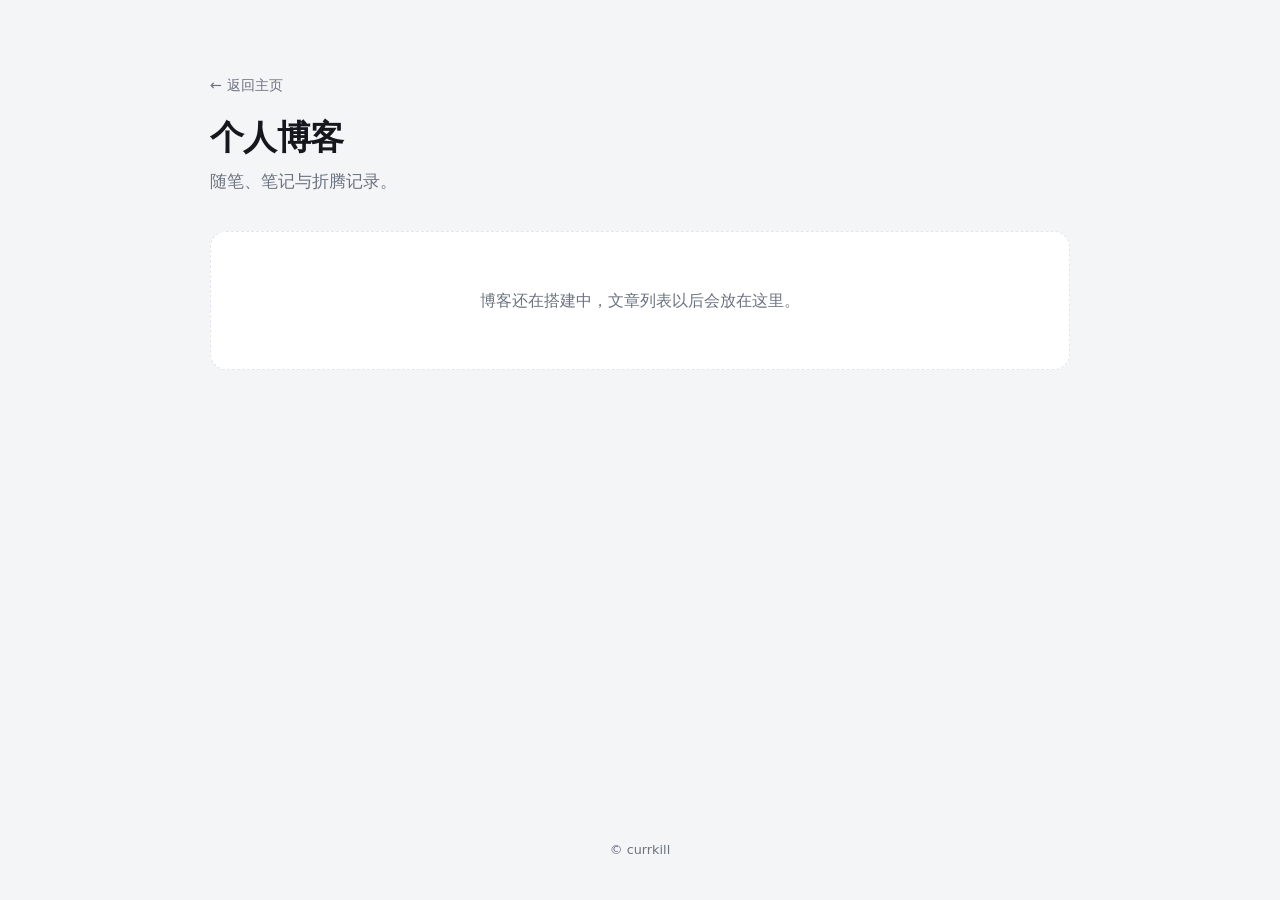
==== blogs/index.html @ 48487573 "init" ====
<!DOCTYPE html>
<html lang="zh-CN">
<head>
  <meta charset="UTF-8">
  <meta name="viewport" content="width=device-width, initial-scale=1">
  <title>个人博客 · currkill</title>
  <meta name="description" content="currkill 的个人博客。">
  <link rel="stylesheet" href="../style.css">
</head>
<body>

<main class="page">

  <nav class="crumbs">
    <a href="../index.html">← 返回主页</a>
  </nav>

  <header class="hero hero--sub">
    <h1 class="hero__name">个人博客</h1>
    <p class="hero__tagline">随笔、笔记与折腾记录。</p>
  </header>

  <!--
    这里目前只是占位。
    以后要发布文章，可以有两种做法：
      1. 每篇文章一个文件夹，例如 blogs/2025-01-01-hello/index.html，
         再在下面把文章列表一条条写出来（和 projects 页一样的写法）。
      2. 想用现成的博客框架（如 Hexo、Jekyll），告诉我，我帮你接。
  -->
  <div class="placeholder">
    <p>博客还在搭建中，文章列表以后会放在这里。</p>
  </div>

</main>

<footer class="footer">
  <p>© currkill</p>
</footer>

</body>
</html>
---- style.css ----
/* ===========================================================
   currkill 个人主页样式
   -----------------------------------------------------------
   主页（index.html）、博客（blogs/）、项目（projects/）共用本文件。
   Createure 期刊是独立子项目，用它自己的 createure/style.css，
   与本文件互不影响。
   =========================================================== */

:root {
  /* —— 配色 —— */
  --bg:          #f4f5f7;
  --surface:     #ffffff;
  --text:        #14171c;
  --muted:       #6b7280;
  --border:      #e3e6ea;
  --accent:      #2f6fed;
  --accent-soft: rgba(47, 111, 237, 0.09);

  /* —— 背景图开关：现在是空的 ——
     以后想加背景图，只需把下面一行改成：
     --bg-image: url("assets/bg.jpg");          */
  --bg-image: none;

  --radius:    16px;
  --shadow-sm: 0 1px 2px rgba(16, 24, 40, 0.04), 0 1px 3px rgba(16, 24, 40, 0.06);
  --shadow-lg: 0 12px 28px rgba(16, 24, 40, 0.10), 0 2px 6px rgba(16, 24, 40, 0.05);
}

/* 跟随系统深色模式 */
@media (prefers-color-scheme: dark) {
  :root {
    --bg:          #0f1115;
    --surface:     #171a21;
    --text:        #e8eaed;
    --muted:       #9aa1ac;
    --border:      #272c35;
    --accent:      #6f9bff;
    --accent-soft: rgba(111, 155, 255, 0.12);
    --shadow-sm:   0 1px 2px rgba(0, 0, 0, 0.40);
    --shadow-lg:   0 12px 28px rgba(0, 0, 0, 0.50);
  }
}

/* ---------- 基础 ---------- */

* { box-sizing: border-box; }

html { -webkit-text-size-adjust: 100%; }

body {
  margin: 0;
  min-height: 100vh;
  display: flex;
  flex-direction: column;
  align-items: center;

  padding: clamp(36px, 8vh, 96px) 24px 40px;

  background-color: var(--bg);
  background-image: var(--bg-image);
  background-size: cover;
  background-position: center;
  background-repeat: no-repeat;
  background-attachment: fixed;

  color: var(--text);
  font-family: system-ui, -apple-system, "Segoe UI", "Microsoft YaHei",
               "PingFang SC", "Hiragino Sans GB", sans-serif;
  font-size: 16px;
  line-height: 1.6;
}

.page {
  width: 100%;
  max-width: 860px;
  flex: 1 0 auto;
}

/* ---------- 页头 ---------- */

.hero {
  margin-bottom: clamp(32px, 6vh, 56px);
  text-align: center;
}

.hero__name {
  margin: 0;
  font-size: clamp(2rem, 6vw, 2.75rem);
  font-weight: 700;
  letter-spacing: -0.02em;
  line-height: 1.2;
}

.hero__tagline {
  margin: 10px 0 0;
  color: var(--muted);
  font-size: clamp(0.95rem, 2.2vw, 1.05rem);
}

/* 子页面（博客 / 项目）的页头：左对齐、字号收小 */
.hero--sub {
  margin-bottom: clamp(24px, 4vh, 36px);
  text-align: left;
}

.hero--sub .hero__name { font-size: clamp(1.6rem, 4.5vw, 2.1rem); }

/* 返回主页 */
.crumbs { margin-bottom: 20px; }

.crumbs a {
  color: var(--muted);
  text-decoration: none;
  font-size: 0.9rem;
  transition: color 0.18s ease;
}

.crumbs a:hover { color: var(--accent); }

/* ---------- 三个入口按钮 ---------- */

.entries {
  display: grid;
  grid-template-columns: repeat(3, minmax(0, 1fr));
  gap: 16px;
}

.entry {
  display: flex;
  flex-direction: column;
  align-items: center;
  gap: 10px;

  padding: 26px 18px;
  text-align: center;
  text-decoration: none;
  color: inherit;

  background: var(--surface);
  border: 1px solid var(--border);
  border-radius: var(--radius);
  box-shadow: var(--shadow-sm);

  transition: transform 0.18s ease, box-shadow 0.18s ease, border-color 0.18s ease;
}

.entry:hover,
.entry:focus-visible {
  transform: translateY(-3px);
  border-color: var(--accent);
  box-shadow: var(--shadow-lg);
}

.entry:focus-visible,
.contact:focus-visible,
.project:focus-visible {
  outline: 2px solid var(--accent);
  outline-offset: 3px;
}

.entry__icon {
  display: grid;
  place-items: center;
  width: 46px;
  height: 46px;
  border-radius: 50%;
  background: var(--accent-soft);
  color: var(--accent);
}

.entry__icon svg { width: 22px; height: 22px; display: block; }

.entry__text {
  display: flex;
  flex-direction: column;
  align-items: center;
  gap: 4px;
}

.entry__title {
  font-size: 1.05rem;
  font-weight: 600;
}

.entry__desc {
  color: var(--muted);
  font-size: 0.82rem;
  line-height: 1.5;
}

/* ---------- 联系方式 ---------- */

.contacts { margin-top: clamp(44px, 8vh, 76px); }

.contacts__title {
  margin: 0 0 18px;
  text-align: center;
  color: var(--muted);
  font-size: 0.76rem;
  font-weight: 600;
  letter-spacing: 0.16em;
  text-transform: uppercase;
}

.contacts__list {
  display: flex;
  flex-wrap: wrap;
  justify-content: center;
  gap: 12px;

  margin: 0;
  padding: 0;
  list-style: none;
}

.contact {
  display: inline-flex;
  align-items: center;
  gap: 10px;

  padding: 10px 18px;
  text-decoration: none;
  color: var(--text);

  background: var(--surface);
  border: 1px solid var(--border);
  border-radius: 999px;
  box-shadow: var(--shadow-sm);

  transition: transform 0.18s ease, border-color 0.18s ease, box-shadow 0.18s ease;
}

a.contact:hover {
  transform: translateY(-2px);
  border-color: var(--accent);
  box-shadow: var(--shadow-lg);
}

.contact__icon {
  display: grid;
  place-items: center;
  color: var(--accent);
}

.contact__icon svg { width: 18px; height: 18px; display: block; }

.contact__label { font-weight: 600; font-size: 0.9rem; }

.contact__value {
  color: var(--muted);
  font-size: 0.85rem;
}

/* 还没填的联系方式：虚线框 + 待填写，方便一眼找到 */
.contact--todo {
  border-style: dashed;
  box-shadow: none;
  cursor: default;
}

.contact--todo .contact__icon { color: var(--muted); }

.contact--todo .contact__value {
  color: var(--accent);
  font-weight: 600;
}

/* 占位卡片（博客等还没内容的页面） */
.placeholder {
  padding: 40px 24px;
  text-align: center;
  color: var(--muted);
  background: var(--surface);
  border: 1px dashed var(--border);
  border-radius: var(--radius);
}

/* ---------- 项目列表 ---------- */

.projects {
  display: grid;
  gap: 14px;
}

.project {
  display: flex;
  align-items: center;
  justify-content: space-between;
  gap: 20px;

  padding: 20px 22px;
  text-decoration: none;
  color: inherit;

  background: var(--surface);
  border: 1px solid var(--border);
  border-radius: var(--radius);
  box-shadow: var(--shadow-sm);

  transition: transform 0.18s ease, box-shadow 0.18s ease, border-color 0.18s ease;
}

.project:hover,
.project:focus-visible {
  transform: translateY(-2px);
  border-color: var(--accent);
  box-shadow: var(--shadow-lg);
}

.project__body {
  flex: 1 1 auto;
  min-width: 0;
}

.project__name {
  display: block;
  font-size: 1.02rem;
  font-weight: 600;
}

.project__desc {
  display: block;
  margin-top: 4px;
  color: var(--muted);
  font-size: 0.88rem;
}

.project__tags {
  display: flex;
  flex-wrap: wrap;
  gap: 6px;
  margin-top: 12px;
}

.tag {
  padding: 2px 10px;
  border-radius: 999px;
  background: var(--accent-soft);
  color: var(--accent);
  font-size: 0.72rem;
  font-weight: 600;
}

.project__arrow {
  flex: none;
  display: grid;
  place-items: center;
  color: var(--muted);
  transition: transform 0.18s ease, color 0.18s ease;
}

.project__arrow svg { width: 20px; height: 20px; display: block; }

.project:hover .project__arrow,
.project:focus-visible .project__arrow {
  color: var(--accent);
  transform: translateX(3px);
}

/* ---------- 页脚 ---------- */

.footer {
  flex: none;
  width: 100%;
  max-width: 860px;
  margin-top: 48px;
  text-align: center;
  color: var(--muted);
  font-size: 0.8rem;
}

.footer p { margin: 0; }

/* ---------- 窄屏 ---------- */

@media (max-width: 720px) {
  .entries { grid-template-columns: 1fr; }

  .entry {
    flex-direction: row;
    align-items: center;
    gap: 14px;
    padding: 18px 20px;
    text-align: left;
  }

  .entry__text { align-items: flex-start; }
}

/* ---------- 尊重「减少动态效果」 ---------- */

@media (prefers-reduced-motion: reduce) {
  * { transition: none !important; }
}
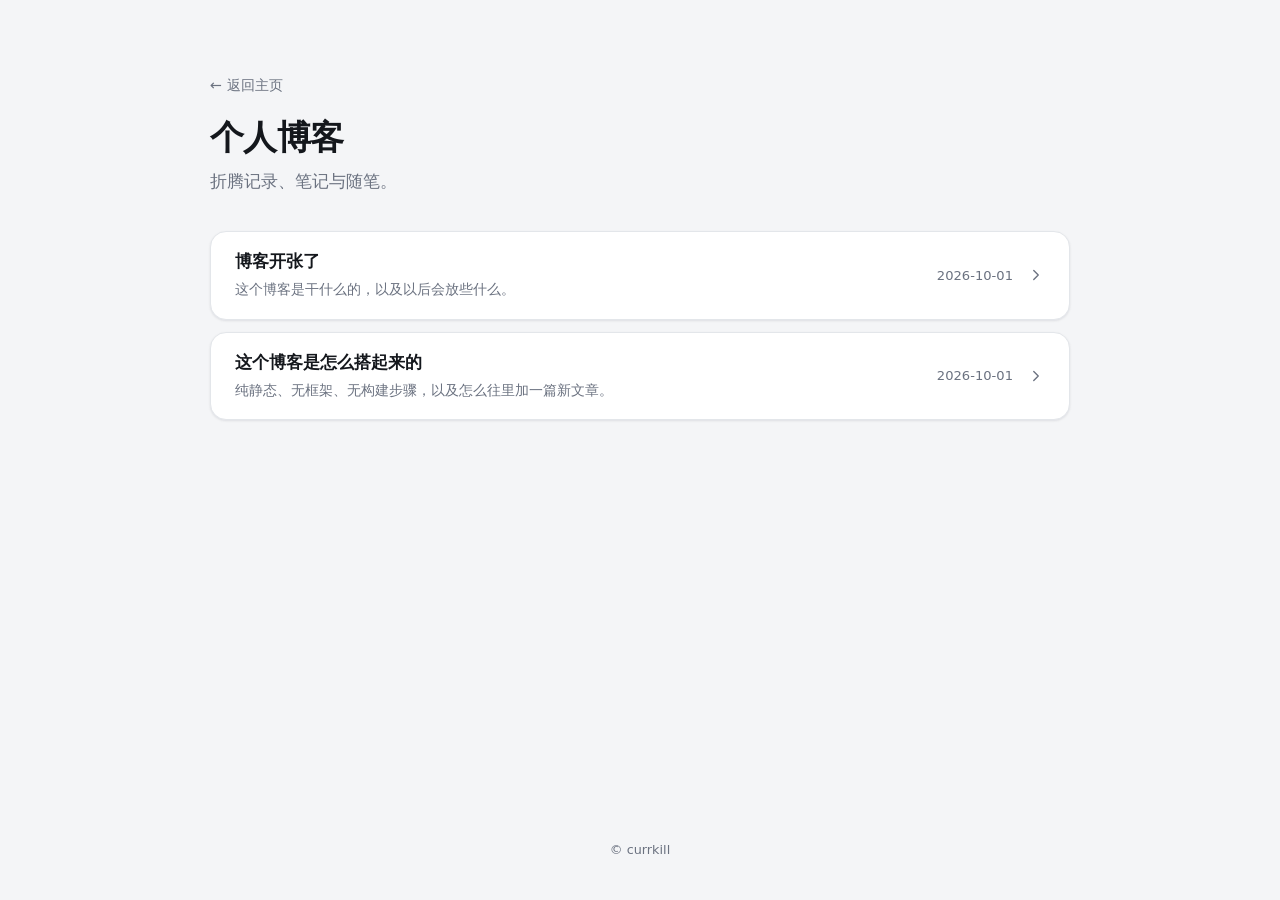
==== commit a445a305: "完善blog系统 Signed-off-by: currkil <currkill@aliyun.com>" ====
--- a/blogs/index.html
+++ b/blogs/index.html
@@ -4,10 +4,36 @@
   <meta charset="UTF-8">
   <meta name="viewport" content="width=device-width, initial-scale=1">
   <title>个人博客 · currkill</title>
-  <meta name="description" content="currkill 的个人博客。">
+  <meta name="description" content="currkill 的个人博客：折腾记录、笔记与随笔。">
   <link rel="stylesheet" href="../style.css">
 </head>
 <body>
+
+<!--
+  =====================================================================
+  ★ 怎么加一篇新文章（三步）
+  =====================================================================
+  1. 复制 blogs/posts/hello/ 整个文件夹，粘到 blogs/posts/ 下面，
+     改名成你想要的网址，例如 my-first-post（英文小写 + 连字符）。
+
+  2. 打开新文件夹里的 index.html，改这几处：
+        <title>             浏览器标签上的标题
+        <meta name="description">  搜索/分享时显示的摘要
+        .article__title     文章大标题
+        <time datetime="…"> 日期，datetime 用 2026-10-01 这种格式
+        .article__body      正文，想写多少段写多少段
+
+  3. 回到本文件，复制下面任意一整条 <a class="post"> … </a>，
+     粘到列表最上面（新文章放最上面），改这四处：
+        href              → ./posts/你的文件夹名/index.html
+        .post__title      → 文章标题
+        .post__excerpt    → 一句话摘要（太长会自动省略号）
+        <time>            → 日期
+
+  想删掉一篇文章，就把列表里那一条 <a>…</a> 删掉，
+  再删掉 blogs/posts/ 下对应的文件夹。
+  =====================================================================
+-->
 
 <main class="page">
 
@@ -17,18 +43,46 @@
 
   <header class="hero hero--sub">
     <h1 class="hero__name">个人博客</h1>
-    <p class="hero__tagline">随笔、笔记与折腾记录。</p>
+    <p class="hero__tagline">折腾记录、笔记与随笔。</p>
   </header>
 
-  <!--
-    这里目前只是占位。
-    以后要发布文章，可以有两种做法：
-      1. 每篇文章一个文件夹，例如 blogs/2025-01-01-hello/index.html，
-         再在下面把文章列表一条条写出来（和 projects 页一样的写法）。
-      2. 想用现成的博客框架（如 Hexo、Jekyll），告诉我，我帮你接。
-  -->
-  <div class="placeholder">
-    <p>博客还在搭建中，文章列表以后会放在这里。</p>
+  <!-- ================= 文章列表 =================
+       新的排在最上面。每条就是一篇，点击进入正文。
+       ============================================ -->
+  <div class="posts">
+
+    <a class="post" href="./posts/hello/index.html">
+      <div class="post__main">
+        <div class="post__title">博客开张了</div>
+        <div class="post__excerpt">这个博客是干什么的，以及以后会放些什么。</div>
+      </div>
+      <div class="post__aside">
+        <span class="post__date"><time datetime="2026-10-01">2026-10-01</time></span>
+        <span class="post__arrow" aria-hidden="true">
+          <svg viewBox="0 0 24 24" fill="none" stroke="currentColor" stroke-width="1.8"
+               stroke-linecap="round" stroke-linejoin="round">
+            <path d="M9 6l6 6-6 6"/>
+          </svg>
+        </span>
+      </div>
+    </a>
+
+    <a class="post" href="./posts/how-to-add-post/index.html">
+      <div class="post__main">
+        <div class="post__title">这个博客是怎么搭起来的</div>
+        <div class="post__excerpt">纯静态、无框架、无构建步骤，以及怎么往里加一篇新文章。</div>
+      </div>
+      <div class="post__aside">
+        <span class="post__date"><time datetime="2026-10-01">2026-10-01</time></span>
+        <span class="post__arrow" aria-hidden="true">
+          <svg viewBox="0 0 24 24" fill="none" stroke="currentColor" stroke-width="1.8"
+               stroke-linecap="round" stroke-linejoin="round">
+            <path d="M9 6l6 6-6 6"/>
+          </svg>
+        </span>
+      </div>
+    </a>
+
   </div>
 
 </main>
--- a/style.css
+++ b/style.css
@@ -153,7 +153,8 @@
 
 .entry:focus-visible,
 .contact:focus-visible,
-.project:focus-visible {
+.project:focus-visible,
+.post:focus-visible {
   outline: 2px solid var(--accent);
   outline-offset: 3px;
 }
@@ -265,14 +266,205 @@
   font-weight: 600;
 }
 
-/* 占位卡片（博客等还没内容的页面） */
-.placeholder {
-  padding: 40px 24px;
-  text-align: center;
-  color: var(--muted);
+/* ---------- 文章列表（博客主页） ---------- */
+
+.posts {
+  display: grid;
+  gap: 12px;
+}
+
+/* 一条 = 一篇文章：整行长条 + 圆角，左边标题摘要，右边日期箭头 */
+.post {
+  display: flex;
+  align-items: center;
+  justify-content: space-between;
+  gap: 20px;
+
+  padding: 18px 24px;
+
   background: var(--surface);
-  border: 1px dashed var(--border);
+  border: 1px solid var(--border);
   border-radius: var(--radius);
+  box-shadow: var(--shadow-sm);
+  text-decoration: none;
+  color: inherit;
+
+  transition: transform 0.18s ease, box-shadow 0.18s ease, border-color 0.18s ease;
+}
+
+.post:hover,
+.post:focus-visible {
+  transform: translateY(-2px);
+  border-color: var(--accent);
+  box-shadow: var(--shadow-lg);
+}
+
+.post__main {
+  flex: 1 1 auto;
+  min-width: 0;
+}
+
+.post__title {
+  font-size: 1.05rem;
+  font-weight: 600;
+  line-height: 1.4;
+}
+
+/* 摘要限一行，超出省略，这样每条都是整齐的长条 */
+.post__excerpt {
+  margin-top: 5px;
+  color: var(--muted);
+  font-size: 0.87rem;
+  overflow: hidden;
+  text-overflow: ellipsis;
+  white-space: nowrap;
+}
+
+.post__aside {
+  flex: none;
+  display: flex;
+  align-items: center;
+  gap: 14px;
+}
+
+.post__date {
+  color: var(--muted);
+  font-size: 0.82rem;
+  font-variant-numeric: tabular-nums;
+  white-space: nowrap;
+}
+
+.post__arrow {
+  display: grid;
+  place-items: center;
+  color: var(--muted);
+  transition: transform 0.18s ease, color 0.18s ease;
+}
+
+.post__arrow svg { width: 18px; height: 18px; display: block; }
+
+.post:hover .post__arrow,
+.post:focus-visible .post__arrow {
+  color: var(--accent);
+  transform: translateX(3px);
+}
+
+/* ---------- 文章正文 ---------- */
+
+.article__header {
+  padding-bottom: 22px;
+  margin-bottom: 30px;
+  border-bottom: 1px solid var(--border);
+}
+
+.article__title {
+  margin: 0;
+  font-size: clamp(1.6rem, 4.5vw, 2.1rem);
+  font-weight: 700;
+  letter-spacing: -0.02em;
+  line-height: 1.3;
+}
+
+.article__meta {
+  display: flex;
+  flex-wrap: wrap;
+  align-items: center;
+  gap: 10px;
+  margin-top: 14px;
+  color: var(--muted);
+  font-size: 0.85rem;
+}
+
+.article__body {
+  font-size: 1rem;
+  line-height: 1.85;
+}
+
+.article__body > *:first-child { margin-top: 0; }
+
+.article__body h2 {
+  margin: 2em 0 0.6em;
+  font-size: 1.3rem;
+  line-height: 1.45;
+}
+
+.article__body h3 {
+  margin: 1.6em 0 0.5em;
+  font-size: 1.1rem;
+}
+
+.article__body p { margin: 1em 0; }
+
+.article__body ul,
+.article__body ol {
+  margin: 1em 0;
+  padding-left: 1.4em;
+}
+
+.article__body li { margin: 0.35em 0; }
+
+.article__body a {
+  color: var(--accent);
+  text-decoration: none;
+  border-bottom: 1px solid var(--accent-soft);
+}
+
+.article__body a:hover { border-bottom-color: var(--accent); }
+
+.article__body img {
+  max-width: 100%;
+  height: auto;
+  border-radius: 12px;
+}
+
+.article__body blockquote {
+  margin: 1.4em 0;
+  padding: 2px 0 2px 16px;
+  border-left: 3px solid var(--accent);
+  color: var(--muted);
+}
+
+.article__body code {
+  padding: 2px 6px;
+  border-radius: 6px;
+  background: var(--accent-soft);
+  color: var(--accent);
+  font-family: ui-monospace, SFMono-Regular, Consolas, "Courier New", monospace;
+  font-size: 0.88em;
+}
+
+.article__body pre {
+  margin: 1.4em 0;
+  padding: 16px 18px;
+  overflow-x: auto;
+  background: var(--surface);
+  border: 1px solid var(--border);
+  border-radius: 12px;
+}
+
+.article__body pre code {
+  padding: 0;
+  background: none;
+  color: inherit;
+  font-size: 0.86rem;
+}
+
+.article__body hr {
+  margin: 2em 0;
+  border: none;
+  border-top: 1px solid var(--border);
+}
+
+.article__footer {
+  margin-top: 44px;
+  padding-top: 22px;
+  border-top: 1px solid var(--border);
+}
+
+.article__footer a {
+  color: var(--accent);
+  text-decoration: none;
+  font-size: 0.9rem;
 }
 
 /* ---------- 项目列表 ---------- */
@@ -385,6 +577,17 @@
   }
 
   .entry__text { align-items: flex-start; }
+
+  /* 窄屏：长条内边距收窄，摘要允许折行 */
+  .post {
+    padding: 16px 18px;
+    gap: 12px;
+  }
+
+  .post__excerpt {
+    white-space: normal;
+    overflow: visible;
+  }
 }
 
 /* ---------- 尊重「减少动态效果」 ---------- */
